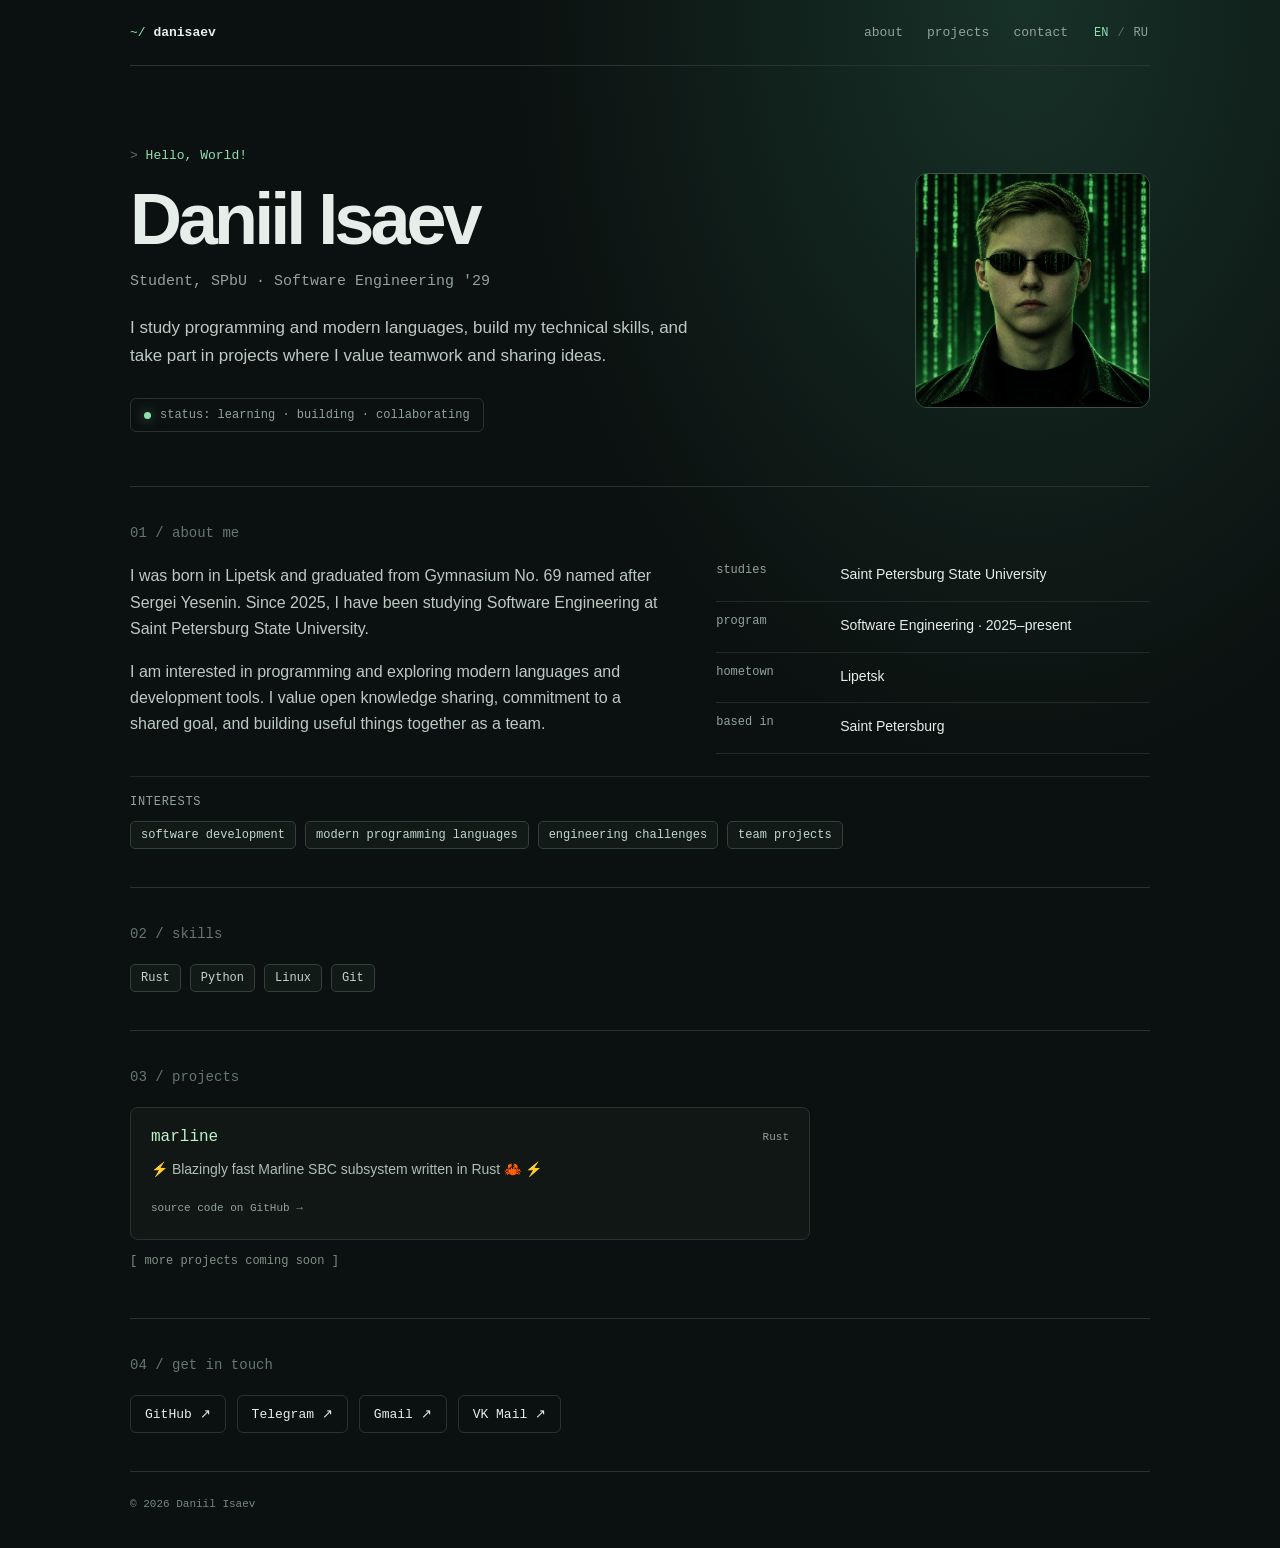
==== index.html @ 48fe8afe "feat: Added a personal site page" ====
<!doctype html>
<html lang="en">
<head>
  <meta charset="utf-8">
  <meta name="viewport" content="width=device-width, initial-scale=1">
  <meta name="theme-color" content="#0b1110">
  <meta name="description" content="Daniil Isaev — Saint Petersburg State University student, programming and projects.">
  <title>Daniil Isaev</title>
  <link rel="stylesheet" href="styles.css">
  <script src="language.js" defer></script>
</head>
<body>
  <header class="topbar wrap">
    <a class="brand" href="#top"><b>~/</b> danisaev</a>
    <div class="header-actions">
      <nav class="nav" aria-label="Main navigation">
        <a href="#about" data-i18n="navAbout">about</a>
        <a href="#projects" data-i18n="navProjects">projects</a>
        <a href="#contacts" data-i18n="navContacts">contact</a>
      </nav>
      <div class="language-toggle" role="group" aria-label="Language">
        <button type="button" data-set-lang="en" aria-pressed="true" class="active">EN</button>
        <span>/</span>
        <button type="button" data-set-lang="ru" aria-pressed="false">RU</button>
      </div>
    </div>
  </header>
  <main id="top" class="wrap">
    <section class="hero">
      <div class="hero-copy">
        <p class="eyebrow">Hello, World!</p>
        <h1 data-i18n="name">Daniil Isaev</h1>
        <p class="role" data-i18n="role">Student, SPbU · Software Engineering '29</p>
        <p class="intro" data-i18n="intro">I study programming and modern languages, build my technical skills, and take part in projects where I value teamwork and sharing ideas.</p>
        <div class="prompt"><i></i><span data-i18n="status">status: learning · building · collaborating</span></div>
      </div>
      <div class="portrait" aria-label="Daniil Isaev's photo"><img src="assets/avatar.png" alt="Daniil Isaev" onload="this.nextElementSibling.hidden=true" onerror="this.hidden=true"><div class="placeholder"><strong>DI</strong><span data-i18n="photoPlaceholder">Daniil's photo</span></div></div>
    </section>
    <section class="section" id="about">
      <h2 class="section-title"><span>01 /</span> <span data-i18n="aboutTitle">about me</span></h2>
      <div class="about-grid">
        <div>
          <p data-i18n="bio1">I was born in Lipetsk and graduated from Gymnasium No. 69 named after Sergei Yesenin. Since 2025, I have been studying Software Engineering at Saint Petersburg State University.</p>
          <p data-i18n="bio2">I am interested in programming and exploring modern languages and development tools. I value open knowledge sharing, commitment to a shared goal, and building useful things together as a team.</p>
        </div>
        <div class="facts">
          <div class="fact"><span class="label" data-i18n="studiesLabel">studies</span><span data-i18n="university">Saint Petersburg State University</span></div>
          <div class="fact"><span class="label" data-i18n="programLabel">program</span><span data-i18n="program">Software Engineering · 2025–present</span></div>
          <div class="fact"><span class="label" data-i18n="hometownLabel">hometown</span><span data-i18n="hometown">Lipetsk</span></div>
          <div class="fact"><span class="label" data-i18n="basedLabel">based in</span><span data-i18n="based">Saint Petersburg</span></div>
        </div>
      </div>
      <div class="interests">
        <h3 class="interest-title" data-i18n="interestsTitle">interests</h3>
        <div class="chips"><span class="chip" data-i18n="interest1">software development</span><span class="chip" data-i18n="interest2">modern programming languages</span><span class="chip" data-i18n="interest3">engineering challenges</span><span class="chip" data-i18n="interest4">team projects</span></div>
      </div>
    </section>
    <section class="section">
      <h2 class="section-title"><span>02 /</span> <span data-i18n="skillsTitle">skills</span></h2>
      <div class="chips"><span class="chip">Rust</span><span class="chip">Python</span><span class="chip">Linux</span><span class="chip">Git</span></div>
    </section>
    <section class="section" id="projects">
      <h2 class="section-title"><span>03 /</span> <span data-i18n="projectsTitle">projects</span></h2>
      <article class="project"><div class="project-head"><h3>marline</h3><span class="tag">Rust</span></div><p>⚡ Blazingly fast Marline SBC subsystem written in Rust 🦀 ⚡</p><a class="tag" href="https://github.com/danisaev/marline" target="_blank" rel="noreferrer" data-i18n="sourceLink">source code on GitHub →</a></article>
      <p class="hint" style="margin-top:14px" data-i18n="moreProjects">[ more projects coming soon ]</p>
    </section>
    <section class="section" id="contacts">
      <h2 class="section-title"><span>04 /</span> <span data-i18n="contactsTitle">get in touch</span></h2>
      <div class="contacts"><a class="contact" href="https://github.com/danisaev" target="_blank" rel="noreferrer">GitHub ↗</a><a class="contact" href="https://t.me/bekozabrikos" target="_blank" rel="noreferrer">Telegram ↗</a><a class="contact" href="mailto:isaev.daniil06@gmail.com">Gmail ↗</a><a class="contact" href="mailto:daniil_isaev06@vk.com" data-i18n="vkMail">VK Mail ↗</a></div>
    </section>
  </main>
  <footer class="footer wrap"><span data-i18n="copyright">© 2026 Daniil Isaev</span></footer>
</body>
</html>
---- styles.css ----
:root{color-scheme:dark;--bg:#0b1110;--line:#263430;--text:#e5eee9;--muted:#93a39b;--green:#8fe0b0;--mint:#c0f2d0;--mono:"Cascadia Code","SFMono-Regular",Consolas,monospace;--sans:Inter,"Segoe UI",Arial,sans-serif}
    *{box-sizing:border-box}html{scroll-behavior:smooth}body{margin:0;background:radial-gradient(ellipse at 80% 0%,#173128 0,transparent 35%),var(--bg);color:var(--text);font-family:var(--sans);line-height:1.65}a{color:var(--green);text-decoration:none}a:hover{text-decoration:underline}.wrap{width:min(1020px,calc(100% - 40px));margin:auto}.topbar{height:66px;border-bottom:1px solid #27342f;display:flex;align-items:center;justify-content:space-between;font-family:var(--mono);font-size:13px}.brand{color:var(--text);font-weight:700}.brand b{color:var(--green);font-weight:400}.header-actions{display:flex;align-items:center;gap:24px}.nav{display:flex;gap:24px;color:var(--muted)}.nav a{color:inherit}.language-toggle{display:flex;align-items:center;gap:7px;color:#5e7068;font:12px var(--mono)}.language-toggle button{appearance:none;border:0;background:none;color:var(--muted);font:inherit;padding:4px 2px;cursor:pointer}.language-toggle button:hover,.language-toggle button.active{color:var(--green)}.language-toggle button:focus-visible{outline:1px solid var(--green);outline-offset:3px;border-radius:2px}.hero{padding:82px 0 54px;display:grid;grid-template-columns:1fr 235px;gap:52px;align-items:center}.eyebrow{font:13px var(--mono);color:var(--green);margin:0 0 18px}.eyebrow:before{content:"> ";color:#58776a}h1{font-size:clamp(42px,7vw,72px);letter-spacing:-.055em;line-height:1.06;margin:0 0 16px}.role{font:15px var(--mono);color:var(--muted);margin:0 0 24px}.intro{color:#bdc9c3;max-width:580px;font-size:17px;margin:0}.prompt{display:inline-flex;align-items:center;gap:9px;margin-top:28px;padding:9px 13px;border:1px solid var(--line);border-radius:6px;font:12px var(--mono);color:var(--muted)}.prompt i{width:7px;height:7px;background:var(--green);border-radius:50%;box-shadow:0 0 12px #8fe0b088}.portrait{aspect-ratio:1;border:1px solid #3a5548;border-radius:12px;background:linear-gradient(145deg,#1c3028,#101715 65%);display:grid;place-items:center;overflow:hidden;position:relative}.portrait img{width:100%;height:100%;object-fit:cover}.placeholder[hidden]{display:none}.placeholder{position:absolute;inset:0;display:grid;align-content:center;justify-items:center;text-align:center;padding:25px;color:var(--muted);font:12px var(--mono)}.placeholder strong{display:block;font:52px var(--mono);color:#537564;margin-bottom:12px}.section{padding:38px 0;border-top:1px solid #26332f}.section-title{font:14px var(--mono);color:var(--green);margin:0 0 22px}.section-title span{color:#65776f}.about-grid{display:grid;grid-template-columns:1.1fr .9fr;gap:56px}.about-grid p{color:#bdc9c3;margin-top:0}.facts{display:grid;gap:12px}.fact{display:grid;grid-template-columns:112px 1fr;gap:12px;padding-bottom:11px;border-bottom:1px solid #202b27;font-size:14px}.fact .label{font:12px var(--mono);color:var(--muted)}.interests{margin-top:22px;padding-top:18px;border-top:1px solid #202b27}.interest-title{font:12px var(--mono);text-transform:uppercase;letter-spacing:.06em;color:var(--muted);margin:0 0 12px}.chips{display:flex;flex-wrap:wrap;gap:9px}.chip{border:1px solid #30423a;color:#c5d6cc;background:#111a17;border-radius:5px;padding:6px 10px;font:12px var(--mono)}.project{padding:20px;border:1px solid var(--line);border-radius:8px;background:#101715;max-width:680px}.project-head{display:flex;justify-content:space-between;gap:15px;align-items:center}.project h3{font:16px var(--mono);margin:0;color:var(--mint)}.project p{margin:12px 0;color:#aebdb5;font-size:14px}.tag{font:11px var(--mono);color:var(--muted)}.contacts{display:flex;flex-wrap:wrap;gap:11px}.contact{border:1px solid var(--line);border-radius:6px;padding:10px 14px;font:13px var(--mono);color:var(--text)}.contact:hover{border-color:#719c82;text-decoration:none}.hint{font:12px var(--mono);color:#819087}.footer{padding:26px 0 36px;border-top:1px solid #26332f;color:#76877f;font:11px var(--mono);display:flex;justify-content:space-between;gap:12px}
    @media(max-width:700px){.hero{grid-template-columns:1fr;gap:30px;padding-top:58px}.portrait{width:170px;grid-row:1}.hero-copy{grid-row:2}.about-grid{grid-template-columns:1fr;gap:18px}.header-actions{gap:12px}.nav{gap:12px;font-size:11px}.wrap{width:min(100% - 30px,1020px)}.fact{grid-template-columns:94px 1fr}.footer{flex-direction:column}}

@media(max-width:390px){.topbar{height:auto;min-height:66px;flex-wrap:wrap;padding:10px 0}.header-actions{width:100%;justify-content:space-between}}
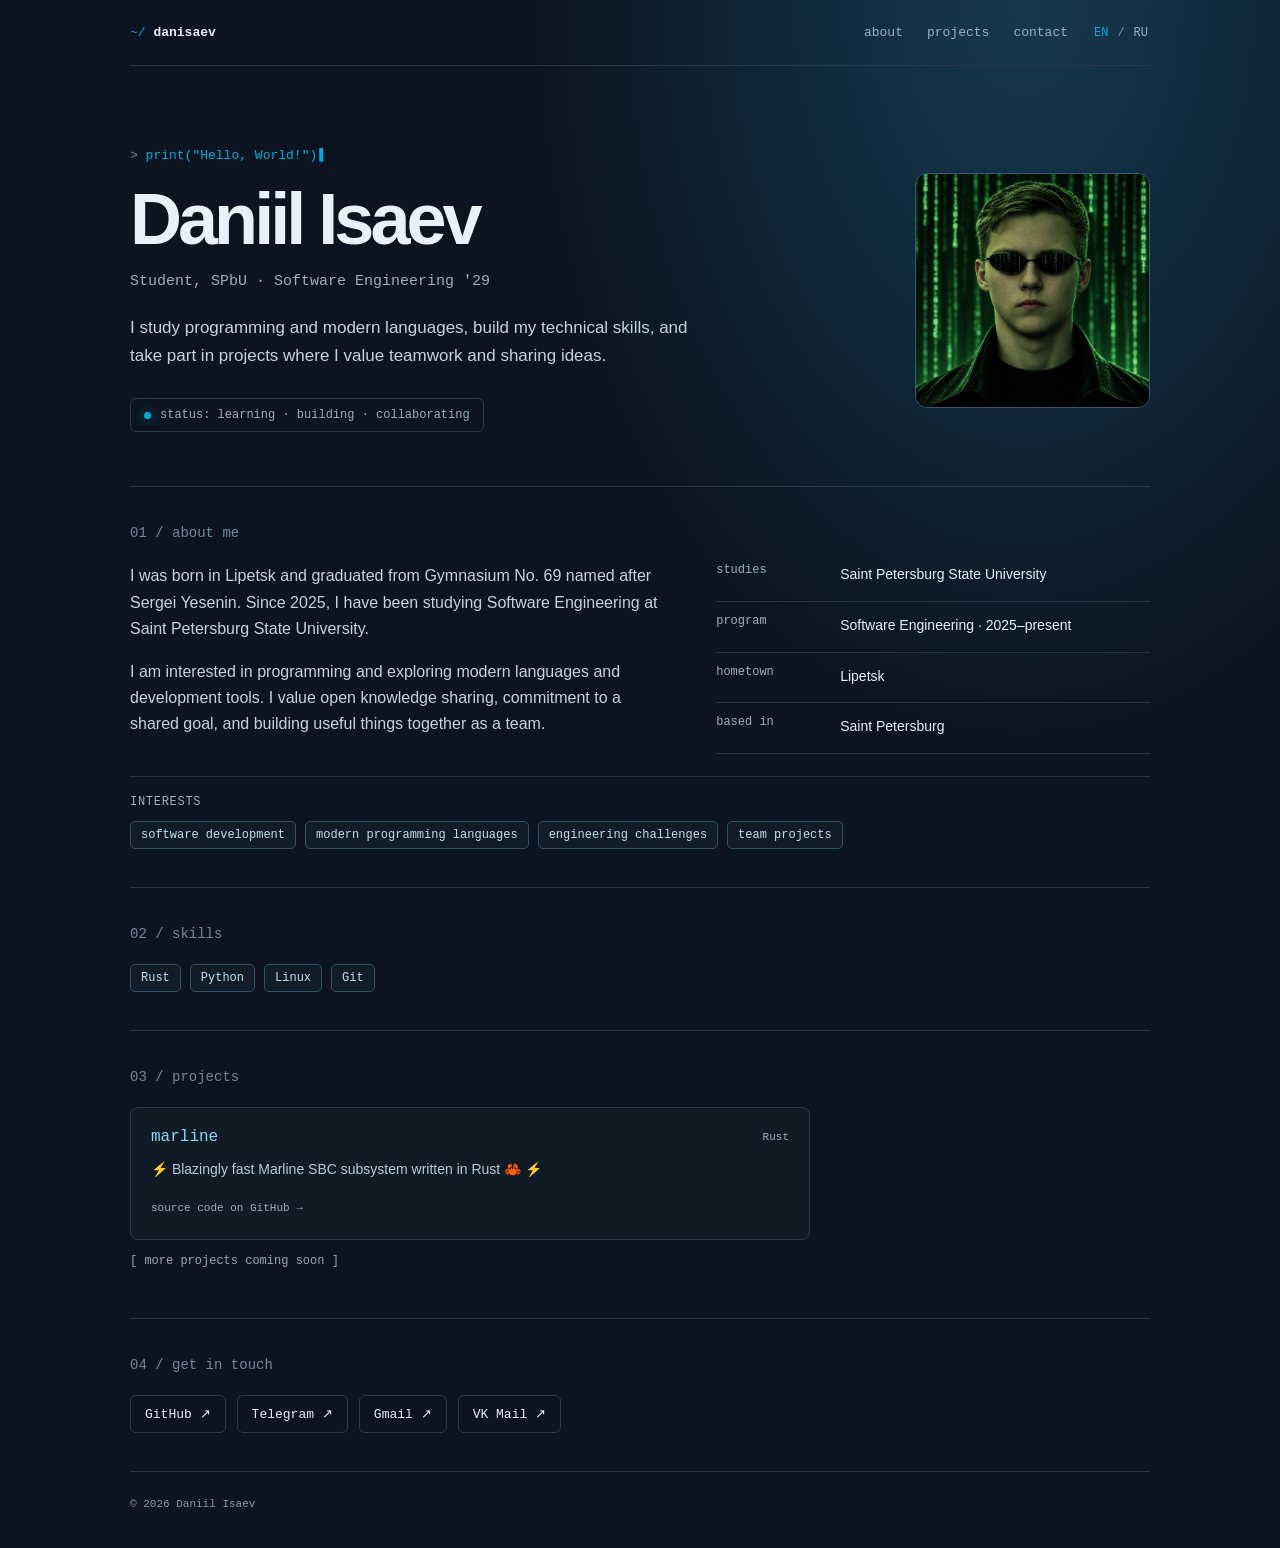
==== commit b36e8607: "style: switch to blue palette and animate Hello World snippet" ====
--- a/index.html
+++ b/index.html
@@ -3,7 +3,7 @@
 <head>
   <meta charset="utf-8">
   <meta name="viewport" content="width=device-width, initial-scale=1">
-  <meta name="theme-color" content="#0b1110">
+  <meta name="theme-color" content="#0b1420">
   <meta name="description" content="Daniil Isaev — Saint Petersburg State University student, programming and projects.">
   <title>Daniil Isaev</title>
   <link rel="stylesheet" href="styles.css">
@@ -28,7 +28,7 @@
   <main id="top" class="wrap">
     <section class="hero">
       <div class="hero-copy">
-        <p class="eyebrow">Hello, World!</p>
+        <p class="eyebrow" aria-live="off" aria-label="Hello World code examples">print("Hello, World!")</p>
         <h1 data-i18n="name">Daniil Isaev</h1>
         <p class="role" data-i18n="role">Student, SPbU · Software Engineering '29</p>
         <p class="intro" data-i18n="intro">I study programming and modern languages, build my technical skills, and take part in projects where I value teamwork and sharing ideas.</p>
--- a/styles.css
+++ b/styles.css
@@ -1,5 +1,5 @@
-:root{color-scheme:dark;--bg:#0b1110;--line:#263430;--text:#e5eee9;--muted:#93a39b;--green:#8fe0b0;--mint:#c0f2d0;--mono:"Cascadia Code","SFMono-Regular",Consolas,monospace;--sans:Inter,"Segoe UI",Arial,sans-serif}
-    *{box-sizing:border-box}html{scroll-behavior:smooth}body{margin:0;background:radial-gradient(ellipse at 80% 0%,#173128 0,transparent 35%),var(--bg);color:var(--text);font-family:var(--sans);line-height:1.65}a{color:var(--green);text-decoration:none}a:hover{text-decoration:underline}.wrap{width:min(1020px,calc(100% - 40px));margin:auto}.topbar{height:66px;border-bottom:1px solid #27342f;display:flex;align-items:center;justify-content:space-between;font-family:var(--mono);font-size:13px}.brand{color:var(--text);font-weight:700}.brand b{color:var(--green);font-weight:400}.header-actions{display:flex;align-items:center;gap:24px}.nav{display:flex;gap:24px;color:var(--muted)}.nav a{color:inherit}.language-toggle{display:flex;align-items:center;gap:7px;color:#5e7068;font:12px var(--mono)}.language-toggle button{appearance:none;border:0;background:none;color:var(--muted);font:inherit;padding:4px 2px;cursor:pointer}.language-toggle button:hover,.language-toggle button.active{color:var(--green)}.language-toggle button:focus-visible{outline:1px solid var(--green);outline-offset:3px;border-radius:2px}.hero{padding:82px 0 54px;display:grid;grid-template-columns:1fr 235px;gap:52px;align-items:center}.eyebrow{font:13px var(--mono);color:var(--green);margin:0 0 18px}.eyebrow:before{content:"> ";color:#58776a}h1{font-size:clamp(42px,7vw,72px);letter-spacing:-.055em;line-height:1.06;margin:0 0 16px}.role{font:15px var(--mono);color:var(--muted);margin:0 0 24px}.intro{color:#bdc9c3;max-width:580px;font-size:17px;margin:0}.prompt{display:inline-flex;align-items:center;gap:9px;margin-top:28px;padding:9px 13px;border:1px solid var(--line);border-radius:6px;font:12px var(--mono);color:var(--muted)}.prompt i{width:7px;height:7px;background:var(--green);border-radius:50%;box-shadow:0 0 12px #8fe0b088}.portrait{aspect-ratio:1;border:1px solid #3a5548;border-radius:12px;background:linear-gradient(145deg,#1c3028,#101715 65%);display:grid;place-items:center;overflow:hidden;position:relative}.portrait img{width:100%;height:100%;object-fit:cover}.placeholder[hidden]{display:none}.placeholder{position:absolute;inset:0;display:grid;align-content:center;justify-items:center;text-align:center;padding:25px;color:var(--muted);font:12px var(--mono)}.placeholder strong{display:block;font:52px var(--mono);color:#537564;margin-bottom:12px}.section{padding:38px 0;border-top:1px solid #26332f}.section-title{font:14px var(--mono);color:var(--green);margin:0 0 22px}.section-title span{color:#65776f}.about-grid{display:grid;grid-template-columns:1.1fr .9fr;gap:56px}.about-grid p{color:#bdc9c3;margin-top:0}.facts{display:grid;gap:12px}.fact{display:grid;grid-template-columns:112px 1fr;gap:12px;padding-bottom:11px;border-bottom:1px solid #202b27;font-size:14px}.fact .label{font:12px var(--mono);color:var(--muted)}.interests{margin-top:22px;padding-top:18px;border-top:1px solid #202b27}.interest-title{font:12px var(--mono);text-transform:uppercase;letter-spacing:.06em;color:var(--muted);margin:0 0 12px}.chips{display:flex;flex-wrap:wrap;gap:9px}.chip{border:1px solid #30423a;color:#c5d6cc;background:#111a17;border-radius:5px;padding:6px 10px;font:12px var(--mono)}.project{padding:20px;border:1px solid var(--line);border-radius:8px;background:#101715;max-width:680px}.project-head{display:flex;justify-content:space-between;gap:15px;align-items:center}.project h3{font:16px var(--mono);margin:0;color:var(--mint)}.project p{margin:12px 0;color:#aebdb5;font-size:14px}.tag{font:11px var(--mono);color:var(--muted)}.contacts{display:flex;flex-wrap:wrap;gap:11px}.contact{border:1px solid var(--line);border-radius:6px;padding:10px 14px;font:13px var(--mono);color:var(--text)}.contact:hover{border-color:#719c82;text-decoration:none}.hint{font:12px var(--mono);color:#819087}.footer{padding:26px 0 36px;border-top:1px solid #26332f;color:#76877f;font:11px var(--mono);display:flex;justify-content:space-between;gap:12px}
+:root{color-scheme:dark;--bg:#0b1420;--line:#293b4d;--text:#e7f1fa;--muted:#9bb0c4;--blue:#00add8;--sky:#82dcf3;--mono:"Cascadia Code","SFMono-Regular",Consolas,monospace;--sans:Inter,"Segoe UI",Arial,sans-serif}
+    *{box-sizing:border-box}html{scroll-behavior:smooth}body{margin:0;background:radial-gradient(ellipse at 80% 0%,#15394f 0,transparent 35%),var(--bg);color:var(--text);font-family:var(--sans);line-height:1.65}a{color:var(--blue);text-decoration:none}a:hover{text-decoration:underline}.wrap{width:min(1020px,calc(100% - 40px));margin:auto}.topbar{height:66px;border-bottom:1px solid #26394b;display:flex;align-items:center;justify-content:space-between;font-family:var(--mono);font-size:13px}.brand{color:var(--text);font-weight:700}.brand b{color:var(--blue);font-weight:400}.header-actions{display:flex;align-items:center;gap:24px}.nav{display:flex;gap:24px;color:var(--muted)}.nav a{color:inherit}.language-toggle{display:flex;align-items:center;gap:7px;color:#8196a9;font:12px var(--mono)}.language-toggle button{appearance:none;border:0;background:none;color:var(--muted);font:inherit;padding:4px 2px;cursor:pointer}.language-toggle button:hover,.language-toggle button.active{color:var(--blue)}.language-toggle button:focus-visible{outline:1px solid var(--blue);outline-offset:3px;border-radius:2px}.hero{padding:82px 0 54px;display:grid;grid-template-columns:1fr 235px;gap:52px;align-items:center}.eyebrow{font:13px var(--mono);color:var(--blue);margin:0 0 18px}.eyebrow:before{content:"> ";color:#4b91ad}.eyebrow:after{content:"▌";color:var(--blue);margin-left:2px;animation:cursor-blink .9s steps(2,start) infinite}@keyframes cursor-blink{to{visibility:hidden}}@media(prefers-reduced-motion:reduce){.eyebrow:after{animation:none}}h1{font-size:clamp(42px,7vw,72px);letter-spacing:-.055em;line-height:1.06;margin:0 0 16px}.role{font:15px var(--mono);color:var(--muted);margin:0 0 24px}.intro{color:#c3d4e1;max-width:580px;font-size:17px;margin:0}.prompt{display:inline-flex;align-items:center;gap:9px;margin-top:28px;padding:9px 13px;border:1px solid var(--line);border-radius:6px;font:12px var(--mono);color:var(--muted)}.prompt i{width:7px;height:7px;background:var(--blue);border-radius:50%;box-shadow:0 0 12px #00add888}.portrait{aspect-ratio:1;border:1px solid #315b75;border-radius:12px;background:linear-gradient(145deg,#183347,#101b26 65%);display:grid;place-items:center;overflow:hidden;position:relative}.portrait img{width:100%;height:100%;object-fit:cover}.placeholder[hidden]{display:none}.placeholder{position:absolute;inset:0;display:grid;align-content:center;justify-items:center;text-align:center;padding:25px;color:var(--muted);font:12px var(--mono)}.placeholder strong{display:block;font:52px var(--mono);color:#4d91ad;margin-bottom:12px}.section{padding:38px 0;border-top:1px solid #26394b}.section-title{font:14px var(--mono);color:var(--blue);margin:0 0 22px}.section-title span{color:#72889d}.about-grid{display:grid;grid-template-columns:1.1fr .9fr;gap:56px}.about-grid p{color:#c3d4e1;margin-top:0}.facts{display:grid;gap:12px}.fact{display:grid;grid-template-columns:112px 1fr;gap:12px;padding-bottom:11px;border-bottom:1px solid #233445;font-size:14px}.fact .label{font:12px var(--mono);color:var(--muted)}.interests{margin-top:22px;padding-top:18px;border-top:1px solid #233445}.interest-title{font:12px var(--mono);text-transform:uppercase;letter-spacing:.06em;color:var(--muted);margin:0 0 12px}.chips{display:flex;flex-wrap:wrap;gap:9px}.chip{border:1px solid #2e526b;color:#c5dfef;background:#101d29;border-radius:5px;padding:6px 10px;font:12px var(--mono)}.project{padding:20px;border:1px solid var(--line);border-radius:8px;background:#101b26;max-width:680px}.project-head{display:flex;justify-content:space-between;gap:15px;align-items:center}.project h3{font:16px var(--mono);margin:0;color:var(--sky)}.project p{margin:12px 0;color:#b8cbd9;font-size:14px}.tag{font:11px var(--mono);color:var(--muted)}.contacts{display:flex;flex-wrap:wrap;gap:11px}.contact{border:1px solid var(--line);border-radius:6px;padding:10px 14px;font:13px var(--mono);color:var(--text)}.contact:hover{border-color:#4bbfe0;text-decoration:none}.hint{font:12px var(--mono);color:#91a8bb}.footer{padding:26px 0 36px;border-top:1px solid #26394b;color:#879caf;font:11px var(--mono);display:flex;justify-content:space-between;gap:12px}
     @media(max-width:700px){.hero{grid-template-columns:1fr;gap:30px;padding-top:58px}.portrait{width:170px;grid-row:1}.hero-copy{grid-row:2}.about-grid{grid-template-columns:1fr;gap:18px}.header-actions{gap:12px}.nav{gap:12px;font-size:11px}.wrap{width:min(100% - 30px,1020px)}.fact{grid-template-columns:94px 1fr}.footer{flex-direction:column}}
 
 @media(max-width:390px){.topbar{height:auto;min-height:66px;flex-wrap:wrap;padding:10px 0}.header-actions{width:100%;justify-content:space-between}}
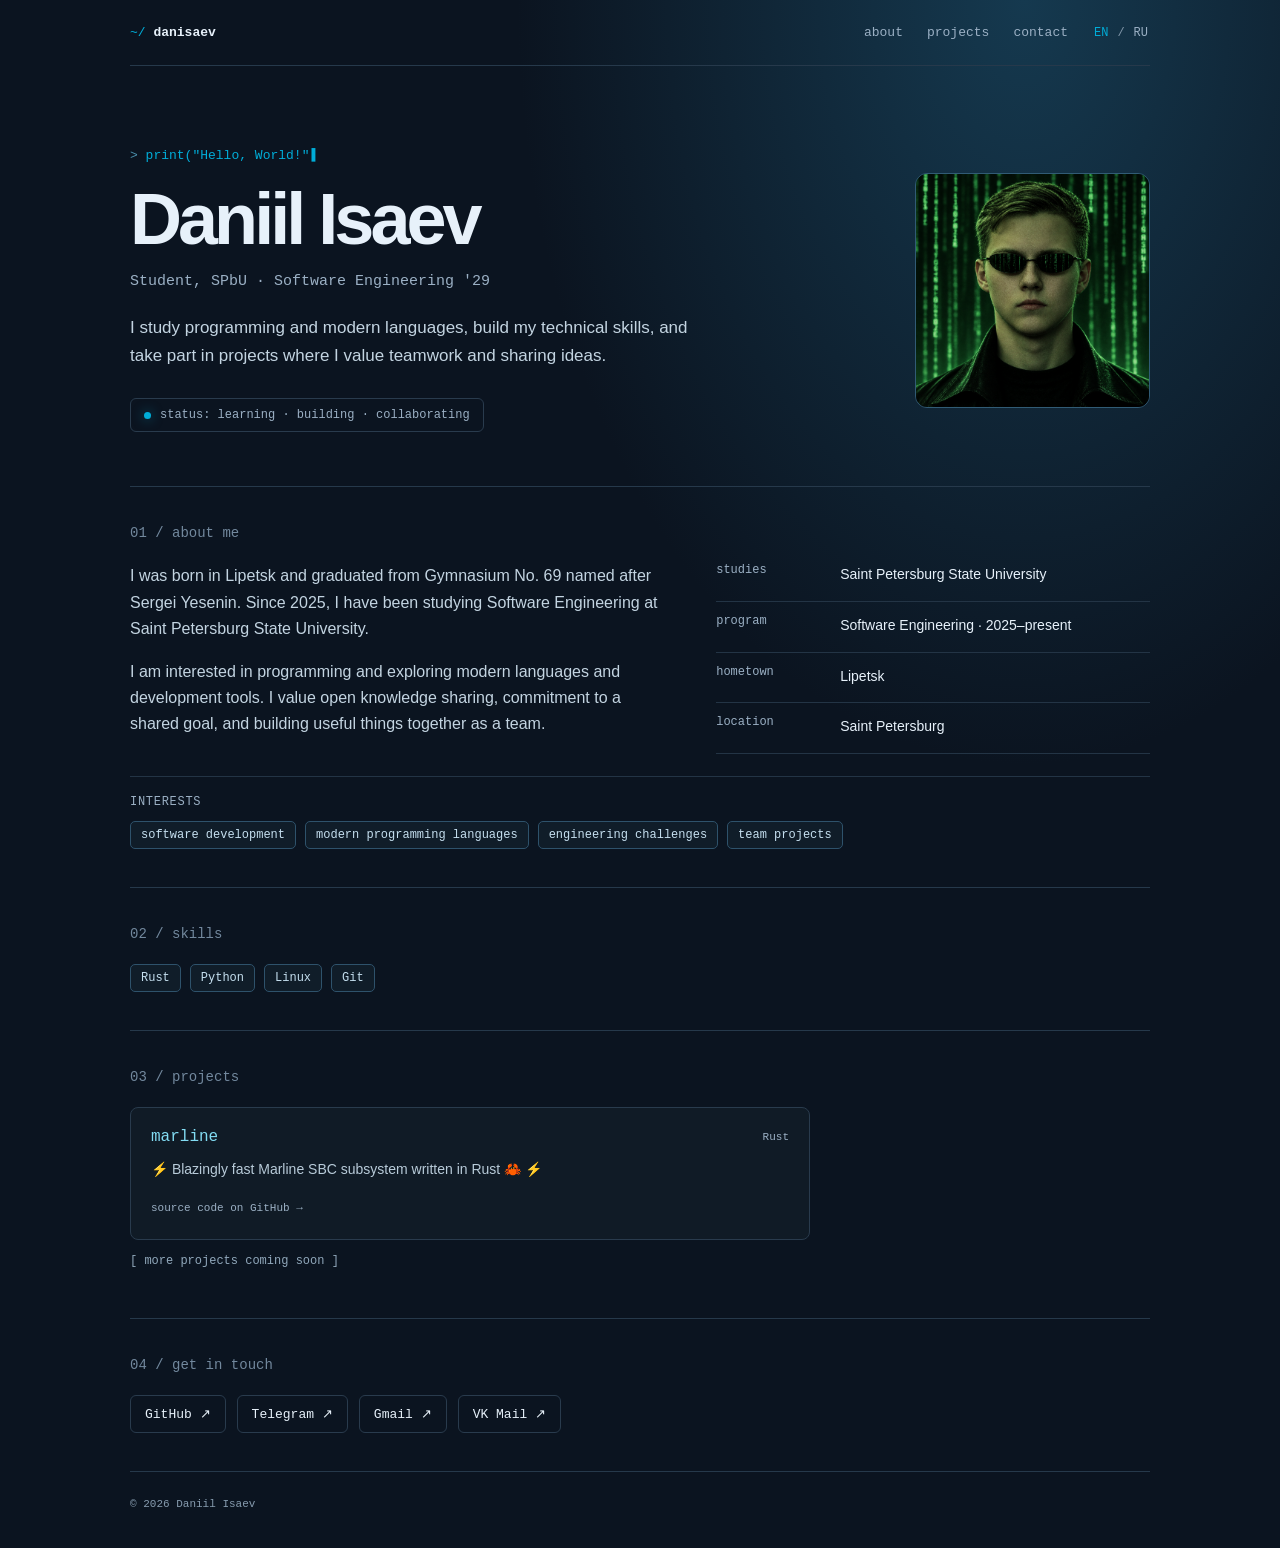
==== commit 60e05e63: "chore: rename location label" ====
--- a/index.html
+++ b/index.html
@@ -47,7 +47,7 @@
           <div class="fact"><span class="label" data-i18n="studiesLabel">studies</span><span data-i18n="university">Saint Petersburg State University</span></div>
           <div class="fact"><span class="label" data-i18n="programLabel">program</span><span data-i18n="program">Software Engineering · 2025–present</span></div>
           <div class="fact"><span class="label" data-i18n="hometownLabel">hometown</span><span data-i18n="hometown">Lipetsk</span></div>
-          <div class="fact"><span class="label" data-i18n="basedLabel">based in</span><span data-i18n="based">Saint Petersburg</span></div>
+          <div class="fact"><span class="label" data-i18n="basedLabel">location</span><span data-i18n="based">Saint Petersburg</span></div>
         </div>
       </div>
       <div class="interests">
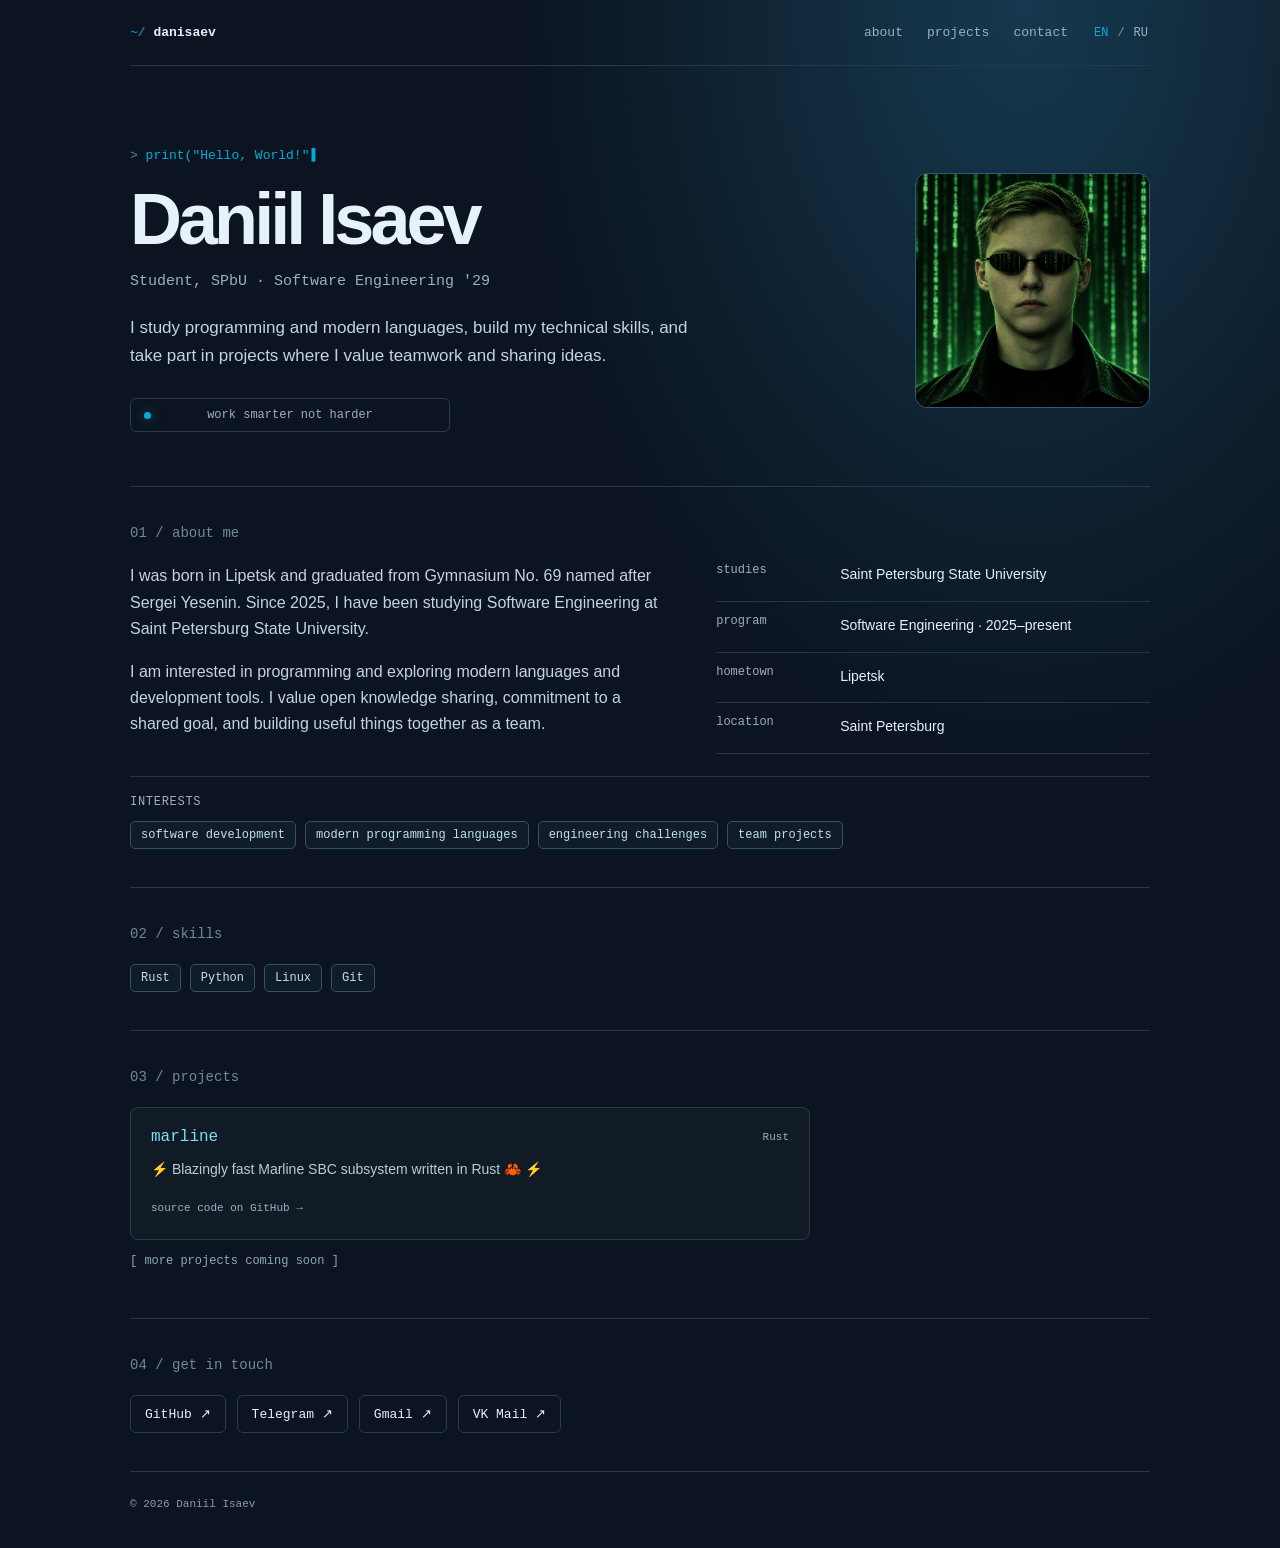
==== commit 7c994d52: "feat(ui): animate rotating status phrases" ====
--- a/index.html
+++ b/index.html
@@ -32,7 +32,7 @@
         <h1 data-i18n="name">Daniil Isaev</h1>
         <p class="role" data-i18n="role">Student, SPbU · Software Engineering '29</p>
         <p class="intro" data-i18n="intro">I study programming and modern languages, build my technical skills, and take part in projects where I value teamwork and sharing ideas.</p>
-        <div class="prompt"><i></i><span data-i18n="status">status: learning · building · collaborating</span></div>
+        <div class="prompt"><i></i><span class="status-text">work smarter not harder</span></div>
       </div>
       <div class="portrait" aria-label="Daniil Isaev's photo"><img src="assets/avatar.png" alt="Daniil Isaev" onload="this.nextElementSibling.hidden=true" onerror="this.hidden=true"><div class="placeholder"><strong>DI</strong><span data-i18n="photoPlaceholder">Daniil's photo</span></div></div>
     </section>
--- a/styles.css
+++ b/styles.css
@@ -3,3 +3,5 @@
     @media(max-width:700px){.hero{grid-template-columns:1fr;gap:30px;padding-top:58px}.portrait{width:170px;grid-row:1}.hero-copy{grid-row:2}.about-grid{grid-template-columns:1fr;gap:18px}.header-actions{gap:12px}.nav{gap:12px;font-size:11px}.wrap{width:min(100% - 30px,1020px)}.fact{grid-template-columns:94px 1fr}.footer{flex-direction:column}}
 
 @media(max-width:390px){.topbar{height:auto;min-height:66px;flex-wrap:wrap;padding:10px 0}.header-actions{width:100%;justify-content:space-between}}
+
+.prompt{width:min(320px,100%);min-width:0;justify-content:center;position:relative}.prompt i{position:absolute;left:13px}.status-text{display:inline-block;transition:opacity .28s ease,transform .28s ease}.status-text.is-changing{opacity:0;transform:translateY(5px)}@media(prefers-reduced-motion:reduce){.status-text{transition:none}}
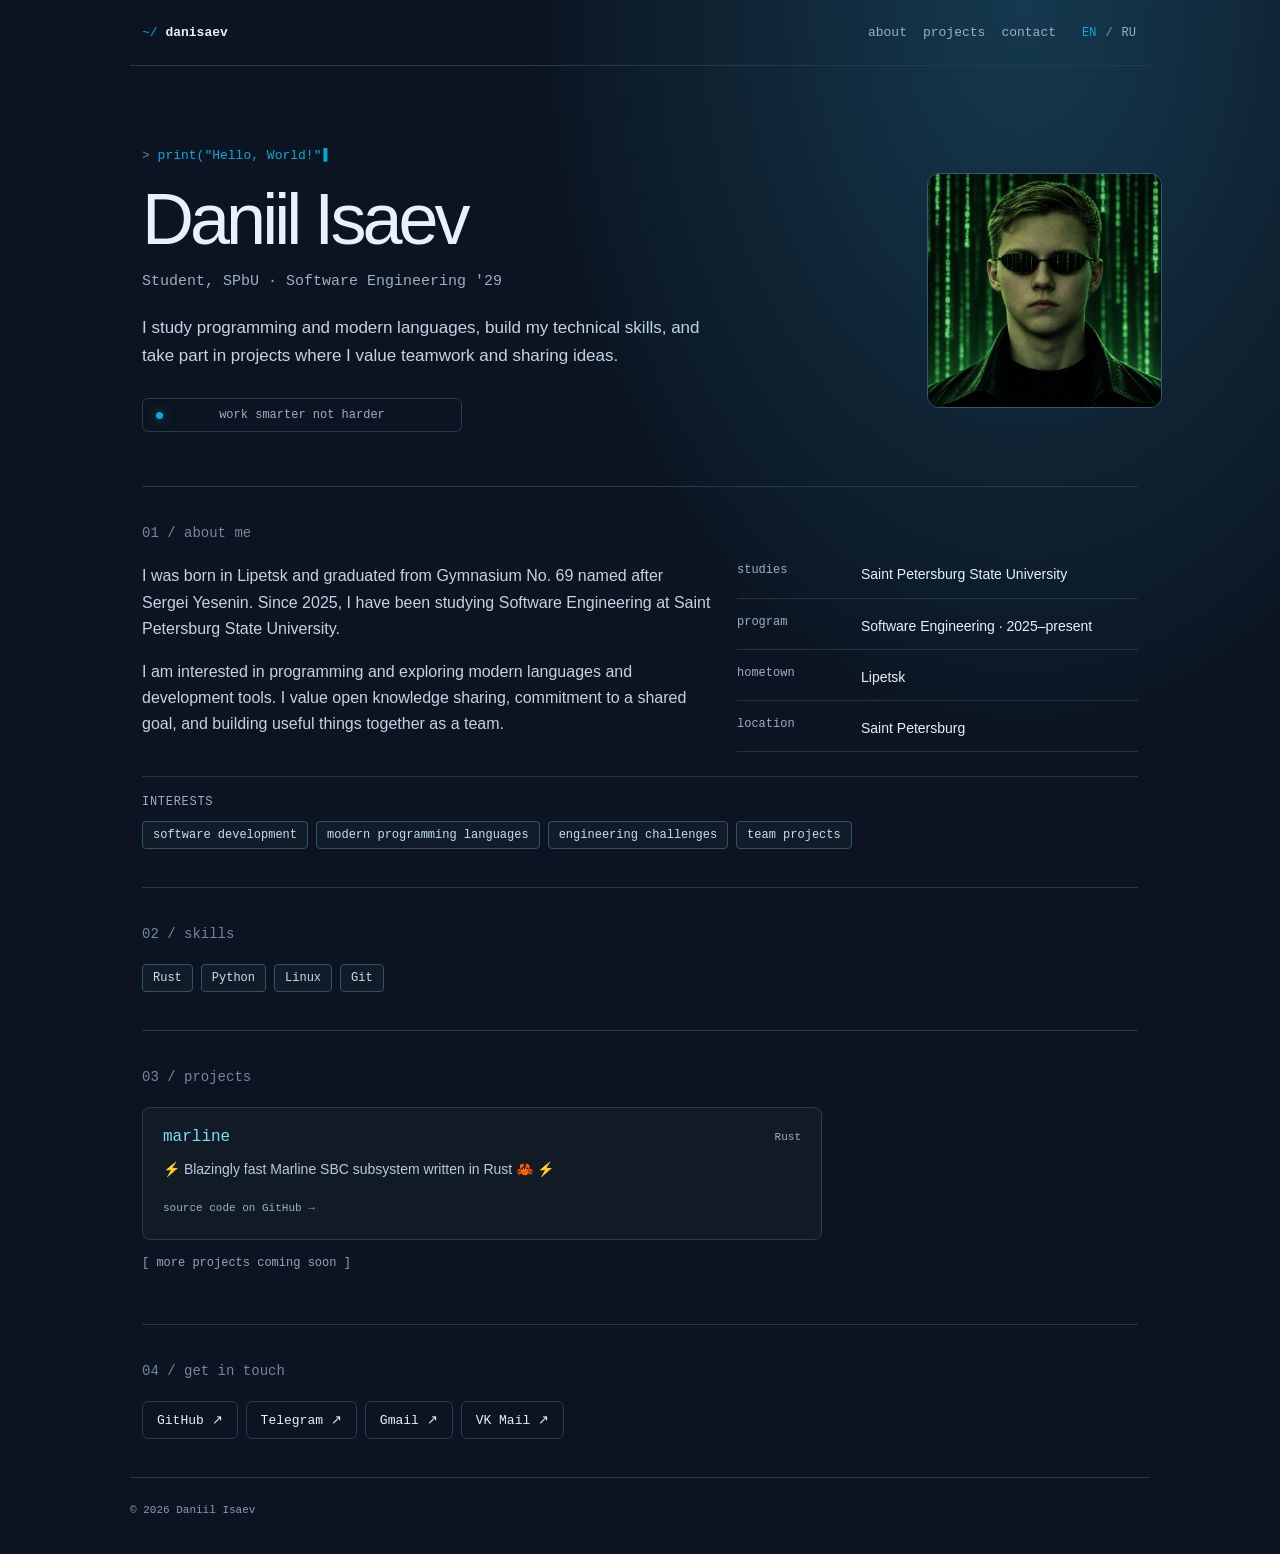
==== commit 1f5cf696: "feat: adopt Bootstrap while preserving the site design" ====
--- a/index.html
+++ b/index.html
@@ -1,19 +1,20 @@
 <!doctype html>
-<html lang="en">
+<html lang="en" data-bs-theme="dark">
 <head>
   <meta charset="utf-8">
   <meta name="viewport" content="width=device-width, initial-scale=1">
   <meta name="theme-color" content="#0b1420">
   <meta name="description" content="Daniil Isaev — Saint Petersburg State University student, programming and projects.">
   <title>Daniil Isaev</title>
+  <link href="https://cdn.jsdelivr.net/npm/bootstrap@5.3.9/dist/css/bootstrap.min.css" rel="stylesheet" integrity="sha384-yEPZ7jP9S0QKiUQ0m3jjsO4ProIW7wvR9gXkI7JOGa2XVsw53Yke2bsdkBbjmmiX" crossorigin="anonymous">
   <link rel="stylesheet" href="styles.css">
   <script src="language.js" defer></script>
 </head>
 <body>
-  <header class="topbar wrap">
+  <header class="topbar container site-container d-flex align-items-center justify-content-between">
     <a class="brand" href="#top"><b>~/</b> danisaev</a>
     <div class="header-actions">
-      <nav class="nav" aria-label="Main navigation">
+      <nav class="nav d-flex align-items-center gap-3" aria-label="Main navigation">
         <a href="#about" data-i18n="navAbout">about</a>
         <a href="#projects" data-i18n="navProjects">projects</a>
         <a href="#contacts" data-i18n="navContacts">contact</a>
@@ -25,25 +26,31 @@
       </div>
     </div>
   </header>
-  <main id="top" class="wrap">
-    <section class="hero">
-      <div class="hero-copy">
+  <main id="top" class="container site-container">
+    <section class="hero row align-items-center justify-content-between g-5">
+      <div class="hero-copy col-md-8 order-2 order-md-1">
         <p class="eyebrow" aria-live="off" aria-label="Hello World code examples">print("Hello, World!")</p>
         <h1 data-i18n="name">Daniil Isaev</h1>
         <p class="role" data-i18n="role">Student, SPbU · Software Engineering '29</p>
         <p class="intro" data-i18n="intro">I study programming and modern languages, build my technical skills, and take part in projects where I value teamwork and sharing ideas.</p>
         <div class="prompt"><i></i><span class="status-text">work smarter not harder</span></div>
       </div>
-      <div class="portrait" aria-label="Daniil Isaev's photo"><img src="assets/avatar.png" alt="Daniil Isaev" onload="this.nextElementSibling.hidden=true" onerror="this.hidden=true"><div class="placeholder"><strong>DI</strong><span data-i18n="photoPlaceholder">Daniil's photo</span></div></div>
+      <div class="portrait col-md-4 order-1 order-md-2 p-0" aria-label="Daniil Isaev's photo">
+        <img src="assets/avatar.png" alt="Daniil Isaev" onload="this.nextElementSibling.hidden=true" onerror="this.hidden=true">
+        <div class="placeholder">
+          <strong>DI</strong>
+          <span data-i18n="photoPlaceholder">Daniil's photo</span>
+        </div>
+      </div>
     </section>
     <section class="section" id="about">
       <h2 class="section-title"><span>01 /</span> <span data-i18n="aboutTitle">about me</span></h2>
-      <div class="about-grid">
-        <div>
+      <div class="about-grid row g-4 align-items-start">
+        <div class="col-md-7">
           <p data-i18n="bio1">I was born in Lipetsk and graduated from Gymnasium No. 69 named after Sergei Yesenin. Since 2025, I have been studying Software Engineering at Saint Petersburg State University.</p>
           <p data-i18n="bio2">I am interested in programming and exploring modern languages and development tools. I value open knowledge sharing, commitment to a shared goal, and building useful things together as a team.</p>
         </div>
-        <div class="facts">
+        <div class="facts col-md-5 d-grid gap-3">
           <div class="fact"><span class="label" data-i18n="studiesLabel">studies</span><span data-i18n="university">Saint Petersburg State University</span></div>
           <div class="fact"><span class="label" data-i18n="programLabel">program</span><span data-i18n="program">Software Engineering · 2025–present</span></div>
           <div class="fact"><span class="label" data-i18n="hometownLabel">hometown</span><span data-i18n="hometown">Lipetsk</span></div>
@@ -52,23 +59,49 @@
       </div>
       <div class="interests">
         <h3 class="interest-title" data-i18n="interestsTitle">interests</h3>
-        <div class="chips"><span class="chip" data-i18n="interest1">software development</span><span class="chip" data-i18n="interest2">modern programming languages</span><span class="chip" data-i18n="interest3">engineering challenges</span><span class="chip" data-i18n="interest4">team projects</span></div>
+        <div class="chips d-flex flex-wrap gap-2">
+          <span class="chip badge rounded-1" data-i18n="interest1">software development</span>
+          <span class="chip badge rounded-1" data-i18n="interest2">modern programming languages</span>
+          <span class="chip badge rounded-1" data-i18n="interest3">engineering challenges</span>
+          <span class="chip badge rounded-1" data-i18n="interest4">team projects</span>
+        </div>
       </div>
     </section>
     <section class="section">
       <h2 class="section-title"><span>02 /</span> <span data-i18n="skillsTitle">skills</span></h2>
-      <div class="chips"><span class="chip">Rust</span><span class="chip">Python</span><span class="chip">Linux</span><span class="chip">Git</span></div>
+      <div class="chips d-flex flex-wrap gap-2">
+        <span class="chip badge rounded-1">Rust</span>
+        <span class="chip badge rounded-1">Python</span>
+        <span class="chip badge rounded-1">Linux</span>
+        <span class="chip badge rounded-1">Git</span>
+      </div>
     </section>
     <section class="section" id="projects">
       <h2 class="section-title"><span>03 /</span> <span data-i18n="projectsTitle">projects</span></h2>
-      <article class="project"><div class="project-head"><h3>marline</h3><span class="tag">Rust</span></div><p>⚡ Blazingly fast Marline SBC subsystem written in Rust 🦀 ⚡</p><a class="tag" href="https://github.com/danisaev/marline" target="_blank" rel="noreferrer" data-i18n="sourceLink">source code on GitHub →</a></article>
-      <p class="hint" style="margin-top:14px" data-i18n="moreProjects">[ more projects coming soon ]</p>
+      <article class="project card">
+        <div class="card-body">
+          <div class="project-head d-flex justify-content-between align-items-center gap-3">
+            <h3>marline</h3>
+            <span class="tag">Rust</span>
+          </div>
+          <p>⚡ Blazingly fast Marline SBC subsystem written in Rust 🦀 ⚡</p>
+          <a class="tag" href="https://github.com/danisaev/marline" target="_blank" rel="noreferrer" data-i18n="sourceLink">source code on GitHub →</a>
+        </div>
+      </article>
+      <p class="hint mt-3" data-i18n="moreProjects">[ more projects coming soon ]</p>
     </section>
     <section class="section" id="contacts">
       <h2 class="section-title"><span>04 /</span> <span data-i18n="contactsTitle">get in touch</span></h2>
-      <div class="contacts"><a class="contact" href="https://github.com/danisaev" target="_blank" rel="noreferrer">GitHub ↗</a><a class="contact" href="https://t.me/bekozabrikos" target="_blank" rel="noreferrer">Telegram ↗</a><a class="contact" href="mailto:isaev.daniil06@gmail.com">Gmail ↗</a><a class="contact" href="mailto:daniil_isaev06@vk.com" data-i18n="vkMail">VK Mail ↗</a></div>
+      <div class="contacts d-flex flex-wrap gap-2">
+        <a class="contact btn btn-outline-info" href="https://github.com/danisaev" target="_blank" rel="noreferrer">GitHub ↗</a>
+        <a class="contact btn btn-outline-info" href="https://t.me/bekozabrikos" target="_blank" rel="noreferrer">Telegram ↗</a>
+        <a class="contact btn btn-outline-info" href="mailto:isaev.daniil06@gmail.com">Gmail ↗</a>
+        <a class="contact btn btn-outline-info" href="mailto:daniil_isaev06@vk.com" data-i18n="vkMail">VK Mail ↗</a>
+      </div>
     </section>
   </main>
-  <footer class="footer wrap"><span data-i18n="copyright">© 2026 Daniil Isaev</span></footer>
+  <footer class="footer container site-container d-flex flex-column flex-md-row justify-content-between gap-3">
+    <span data-i18n="copyright">© 2026 Daniil Isaev</span>
+  </footer>
 </body>
-</html>+</html>
--- a/styles.css
+++ b/styles.css
@@ -1,7 +1,375 @@
-:root{color-scheme:dark;--bg:#0b1420;--line:#293b4d;--text:#e7f1fa;--muted:#9bb0c4;--blue:#00add8;--sky:#82dcf3;--mono:"Cascadia Code","SFMono-Regular",Consolas,monospace;--sans:Inter,"Segoe UI",Arial,sans-serif}
-    *{box-sizing:border-box}html{scroll-behavior:smooth}body{margin:0;background:radial-gradient(ellipse at 80% 0%,#15394f 0,transparent 35%),var(--bg);color:var(--text);font-family:var(--sans);line-height:1.65}a{color:var(--blue);text-decoration:none}a:hover{text-decoration:underline}.wrap{width:min(1020px,calc(100% - 40px));margin:auto}.topbar{height:66px;border-bottom:1px solid #26394b;display:flex;align-items:center;justify-content:space-between;font-family:var(--mono);font-size:13px}.brand{color:var(--text);font-weight:700}.brand b{color:var(--blue);font-weight:400}.header-actions{display:flex;align-items:center;gap:24px}.nav{display:flex;gap:24px;color:var(--muted)}.nav a{color:inherit}.language-toggle{display:flex;align-items:center;gap:7px;color:#8196a9;font:12px var(--mono)}.language-toggle button{appearance:none;border:0;background:none;color:var(--muted);font:inherit;padding:4px 2px;cursor:pointer}.language-toggle button:hover,.language-toggle button.active{color:var(--blue)}.language-toggle button:focus-visible{outline:1px solid var(--blue);outline-offset:3px;border-radius:2px}.hero{padding:82px 0 54px;display:grid;grid-template-columns:1fr 235px;gap:52px;align-items:center}.eyebrow{font:13px var(--mono);color:var(--blue);margin:0 0 18px}.eyebrow:before{content:"> ";color:#4b91ad}.eyebrow:after{content:"▌";color:var(--blue);margin-left:2px;animation:cursor-blink .9s steps(2,start) infinite}@keyframes cursor-blink{to{visibility:hidden}}@media(prefers-reduced-motion:reduce){.eyebrow:after{animation:none}}h1{font-size:clamp(42px,7vw,72px);letter-spacing:-.055em;line-height:1.06;margin:0 0 16px}.role{font:15px var(--mono);color:var(--muted);margin:0 0 24px}.intro{color:#c3d4e1;max-width:580px;font-size:17px;margin:0}.prompt{display:inline-flex;align-items:center;gap:9px;margin-top:28px;padding:9px 13px;border:1px solid var(--line);border-radius:6px;font:12px var(--mono);color:var(--muted)}.prompt i{width:7px;height:7px;background:var(--blue);border-radius:50%;box-shadow:0 0 12px #00add888}.portrait{aspect-ratio:1;border:1px solid #315b75;border-radius:12px;background:linear-gradient(145deg,#183347,#101b26 65%);display:grid;place-items:center;overflow:hidden;position:relative}.portrait img{width:100%;height:100%;object-fit:cover}.placeholder[hidden]{display:none}.placeholder{position:absolute;inset:0;display:grid;align-content:center;justify-items:center;text-align:center;padding:25px;color:var(--muted);font:12px var(--mono)}.placeholder strong{display:block;font:52px var(--mono);color:#4d91ad;margin-bottom:12px}.section{padding:38px 0;border-top:1px solid #26394b}.section-title{font:14px var(--mono);color:var(--blue);margin:0 0 22px}.section-title span{color:#72889d}.about-grid{display:grid;grid-template-columns:1.1fr .9fr;gap:56px}.about-grid p{color:#c3d4e1;margin-top:0}.facts{display:grid;gap:12px}.fact{display:grid;grid-template-columns:112px 1fr;gap:12px;padding-bottom:11px;border-bottom:1px solid #233445;font-size:14px}.fact .label{font:12px var(--mono);color:var(--muted)}.interests{margin-top:22px;padding-top:18px;border-top:1px solid #233445}.interest-title{font:12px var(--mono);text-transform:uppercase;letter-spacing:.06em;color:var(--muted);margin:0 0 12px}.chips{display:flex;flex-wrap:wrap;gap:9px}.chip{border:1px solid #2e526b;color:#c5dfef;background:#101d29;border-radius:5px;padding:6px 10px;font:12px var(--mono)}.project{padding:20px;border:1px solid var(--line);border-radius:8px;background:#101b26;max-width:680px}.project-head{display:flex;justify-content:space-between;gap:15px;align-items:center}.project h3{font:16px var(--mono);margin:0;color:var(--sky)}.project p{margin:12px 0;color:#b8cbd9;font-size:14px}.tag{font:11px var(--mono);color:var(--muted)}.contacts{display:flex;flex-wrap:wrap;gap:11px}.contact{border:1px solid var(--line);border-radius:6px;padding:10px 14px;font:13px var(--mono);color:var(--text)}.contact:hover{border-color:#4bbfe0;text-decoration:none}.hint{font:12px var(--mono);color:#91a8bb}.footer{padding:26px 0 36px;border-top:1px solid #26394b;color:#879caf;font:11px var(--mono);display:flex;justify-content:space-between;gap:12px}
-    @media(max-width:700px){.hero{grid-template-columns:1fr;gap:30px;padding-top:58px}.portrait{width:170px;grid-row:1}.hero-copy{grid-row:2}.about-grid{grid-template-columns:1fr;gap:18px}.header-actions{gap:12px}.nav{gap:12px;font-size:11px}.wrap{width:min(100% - 30px,1020px)}.fact{grid-template-columns:94px 1fr}.footer{flex-direction:column}}
-
-@media(max-width:390px){.topbar{height:auto;min-height:66px;flex-wrap:wrap;padding:10px 0}.header-actions{width:100%;justify-content:space-between}}
-
-.prompt{width:min(320px,100%);min-width:0;justify-content:center;position:relative}.prompt i{position:absolute;left:13px}.status-text{display:inline-block;transition:opacity .28s ease,transform .28s ease}.status-text.is-changing{opacity:0;transform:translateY(5px)}@media(prefers-reduced-motion:reduce){.status-text{transition:none}}
+:root {
+  color-scheme: dark;
+  --bg: #0b1420;
+  --line: #293b4d;
+  --text: #e7f1fa;
+  --muted: #9bb0c4;
+  --blue: #00add8;
+  --sky: #82dcf3;
+  --mono: "Cascadia Code", "SFMono-Regular", Consolas, monospace;
+  --sans: Inter, "Segoe UI", Arial, sans-serif;
+}
+
+html {
+  scroll-behavior: smooth;
+}
+
+body {
+  background: radial-gradient(ellipse at 80% 0%, #15394f 0, transparent 35%), var(--bg);
+  color: var(--text);
+  font-family: var(--sans);
+  line-height: 1.65;
+}
+
+a {
+  color: var(--blue);
+  text-decoration: none;
+}
+
+a:hover {
+  text-decoration: underline;
+}
+
+.site-container {
+  max-width: 1020px;
+}
+
+.topbar {
+  height: 66px;
+  border-bottom: 1px solid #26394b;
+  font-family: var(--mono);
+  font-size: 13px;
+}
+
+.brand {
+  color: var(--text);
+  font-weight: 700;
+}
+
+.brand b {
+  color: var(--blue);
+  font-weight: 400;
+}
+
+.header-actions {
+  display: flex;
+  align-items: center;
+  gap: 24px;
+}
+
+.nav {
+  color: var(--muted);
+}
+
+.nav a {
+  color: inherit;
+}
+
+.language-toggle {
+  display: flex;
+  align-items: center;
+  gap: 7px;
+  color: #8196a9;
+  font: 12px var(--mono);
+}
+
+.language-toggle button {
+  appearance: none;
+  border: 0;
+  background: none;
+  color: var(--muted);
+  font: inherit;
+  padding: 4px 2px;
+  cursor: pointer;
+}
+
+.language-toggle button:hover,
+.language-toggle button.active {
+  color: var(--blue);
+}
+
+.language-toggle button:focus-visible {
+  outline: 1px solid var(--blue);
+  outline-offset: 3px;
+  border-radius: 2px;
+}
+
+.hero {
+  padding: 82px 0 54px;
+}
+
+.eyebrow {
+  margin: 0 0 18px;
+  color: var(--blue);
+  font: 13px var(--mono);
+}
+
+.eyebrow::before {
+  color: #4b91ad;
+  content: "> ";
+}
+
+.eyebrow::after {
+  margin-left: 2px;
+  color: var(--blue);
+  content: "▌";
+  animation: cursor-blink 0.9s steps(2, start) infinite;
+}
+
+@keyframes cursor-blink {
+  to {
+    visibility: hidden;
+  }
+}
+
+@media (prefers-reduced-motion: reduce) {
+  .eyebrow::after {
+    animation: none;
+  }
+}
+
+h1 {
+  margin: 0 0 16px;
+  font-size: clamp(42px, 7vw, 72px);
+  letter-spacing: -0.055em;
+  line-height: 1.06;
+}
+
+.role {
+  margin: 0 0 24px;
+  color: var(--muted);
+  font: 15px var(--mono);
+}
+
+.intro {
+  max-width: 580px;
+  margin: 0;
+  color: #c3d4e1;
+  font-size: 17px;
+}
+
+.prompt {
+  position: relative;
+  display: inline-flex;
+  align-items: center;
+  justify-content: center;
+  width: min(320px, 100%);
+  min-width: 0;
+  gap: 9px;
+  margin-top: 28px;
+  padding: 9px 13px;
+  border: 1px solid var(--line);
+  border-radius: 6px;
+  color: var(--muted);
+  font: 12px var(--mono);
+}
+
+.prompt i {
+  position: absolute;
+  left: 13px;
+  width: 7px;
+  height: 7px;
+  border-radius: 50%;
+  background: var(--blue);
+  box-shadow: 0 0 12px #00add888;
+}
+
+.status-text {
+  display: inline-block;
+  transition: opacity 0.28s ease, transform 0.28s ease;
+}
+
+.status-text.is-changing {
+  opacity: 0;
+  transform: translateY(5px);
+}
+
+.portrait {
+  position: relative;
+  width: 235px;
+  display: grid;
+  place-items: center;
+  overflow: hidden;
+  aspect-ratio: 1;
+  border: 1px solid #315b75;
+  border-radius: 12px;
+  background: linear-gradient(145deg, #183347, #101b26 65%);
+}
+
+.portrait img {
+  width: 100%;
+  height: 100%;
+  object-fit: cover;
+}
+
+.placeholder {
+  position: absolute;
+  inset: 0;
+  display: grid;
+  align-content: center;
+  justify-items: center;
+  padding: 25px;
+  color: var(--muted);
+  font: 12px var(--mono);
+  text-align: center;
+}
+
+.placeholder[hidden] {
+  display: none;
+}
+
+.placeholder strong {
+  display: block;
+  margin-bottom: 12px;
+  color: #4d91ad;
+  font: 52px var(--mono);
+}
+
+.section {
+  padding: 38px 0;
+  border-top: 1px solid #26394b;
+}
+
+.section-title {
+  margin: 0 0 22px;
+  color: var(--blue);
+  font: 14px var(--mono);
+}
+
+.section-title span {
+  color: #72889d;
+}
+
+.about-grid p {
+  margin-top: 0;
+  color: #c3d4e1;
+}
+
+.fact {
+  display: grid;
+  grid-template-columns: 112px 1fr;
+  gap: 12px;
+  padding-bottom: 11px;
+  border-bottom: 1px solid #233445;
+  font-size: 14px;
+}
+
+.fact .label {
+  color: var(--muted);
+  font: 12px var(--mono);
+}
+
+.interests {
+  margin-top: 22px;
+  padding-top: 18px;
+  border-top: 1px solid #233445;
+}
+
+.interest-title {
+  margin: 0 0 12px;
+  color: var(--muted);
+  font: 12px var(--mono);
+  letter-spacing: 0.06em;
+  text-transform: uppercase;
+}
+
+.chip {
+  border: 1px solid #2e526b;
+  border-radius: 5px;
+  background: #101d29;
+  color: #c5dfef;
+  font: 12px var(--mono);
+  font-weight: 400;
+  padding: 6px 10px;
+}
+
+.project {
+  max-width: 680px;
+  border-color: var(--line);
+  border-radius: 8px;
+  background: #101b26;
+  color: var(--text);
+}
+
+.project .card-body {
+  padding: 20px;
+}
+
+.project-head h3 {
+  margin: 0;
+  color: var(--sky);
+  font: 16px var(--mono);
+}
+
+.project p {
+  margin: 12px 0;
+  color: #b8cbd9;
+  font-size: 14px;
+}
+
+.tag {
+  color: var(--muted);
+  font: 11px var(--mono);
+}
+
+.contact.btn {
+  border-color: var(--line);
+  color: var(--text);
+  font: 13px var(--mono);
+  padding: 10px 14px;
+}
+
+.contact.btn:hover {
+  border-color: #4bbfe0;
+  background: #101d29;
+  color: var(--text);
+  text-decoration: none;
+}
+
+.hint {
+  color: #91a8bb;
+  font: 12px var(--mono);
+}
+
+.footer {
+  padding: 26px 0 36px;
+  border-top: 1px solid #26394b;
+  color: #879caf;
+  font: 11px var(--mono);
+}
+
+@media (max-width: 767.98px) {
+  .hero {
+    padding-top: 58px;
+  }
+
+  .portrait {
+    width: 170px;
+  }
+
+  .header-actions {
+    gap: 12px;
+  }
+
+  .nav {
+    font-size: 11px;
+  }
+
+  .fact {
+    grid-template-columns: 94px 1fr;
+  }
+}
+
+@media (max-width: 390px) {
+  .topbar {
+    height: auto;
+    min-height: 66px;
+    flex-wrap: wrap;
+    padding: 10px 12px;
+  }
+
+  .header-actions {
+    width: 100%;
+    justify-content: space-between;
+  }
+}
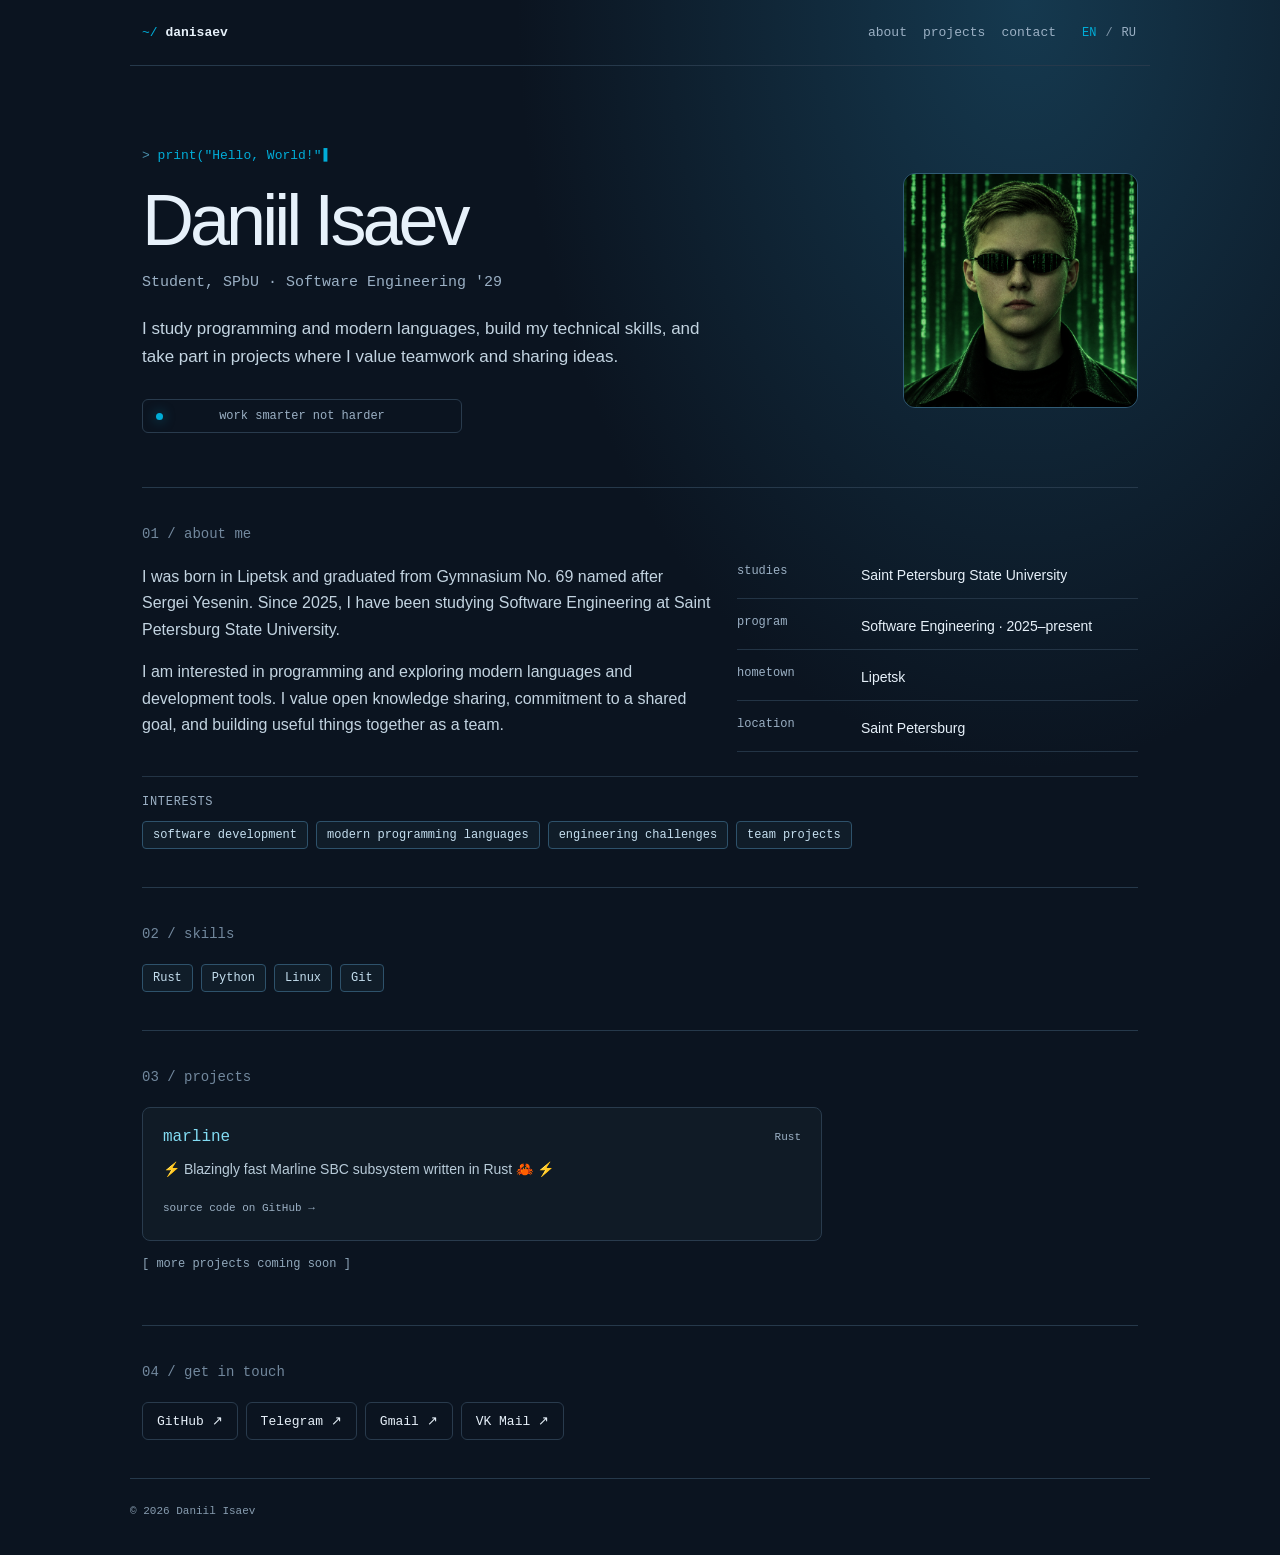
==== commit 6b115621: "fix(layout): prevent horizontal overflow and layout shifts on mobile" ====
--- a/index.html
+++ b/index.html
@@ -27,8 +27,8 @@
     </div>
   </header>
   <main id="top" class="container site-container">
-    <section class="hero row align-items-center justify-content-between g-5">
-      <div class="hero-copy col-md-8 order-2 order-md-1">
+    <section class="hero row align-items-center justify-content-between gx-0 gy-4 gy-md-5">
+      <div class="hero-copy col-md-8 order-2 order-md-1 pe-md-4">
         <p class="eyebrow" aria-live="off" aria-label="Hello World code examples">print("Hello, World!")</p>
         <h1 data-i18n="name">Daniil Isaev</h1>
         <p class="role" data-i18n="role">Student, SPbU · Software Engineering '29</p>
--- a/styles.css
+++ b/styles.css
@@ -101,7 +101,8 @@
 .eyebrow {
   margin: 0 0 18px;
   color: var(--blue);
-  font: 13px var(--mono);
+  font: 13px/1.2 var(--mono);
+  overflow-wrap: anywhere;
 }
 
 .eyebrow::before {
@@ -247,11 +248,12 @@
 
 .fact {
   display: grid;
-  grid-template-columns: 112px 1fr;
+  grid-template-columns: 112px minmax(0, 1fr);
   gap: 12px;
   padding-bottom: 11px;
   border-bottom: 1px solid #233445;
   font-size: 14px;
+  overflow-wrap: anywhere;
 }
 
 .fact .label {
@@ -354,9 +356,11 @@
   .nav {
     font-size: 11px;
   }
-
-  .fact {
-    grid-template-columns: 94px 1fr;
+}
+
+@media (max-width: 420px) and (prefers-reduced-motion: no-preference) {
+  .eyebrow {
+    min-height: 2.4em;
   }
 }
 
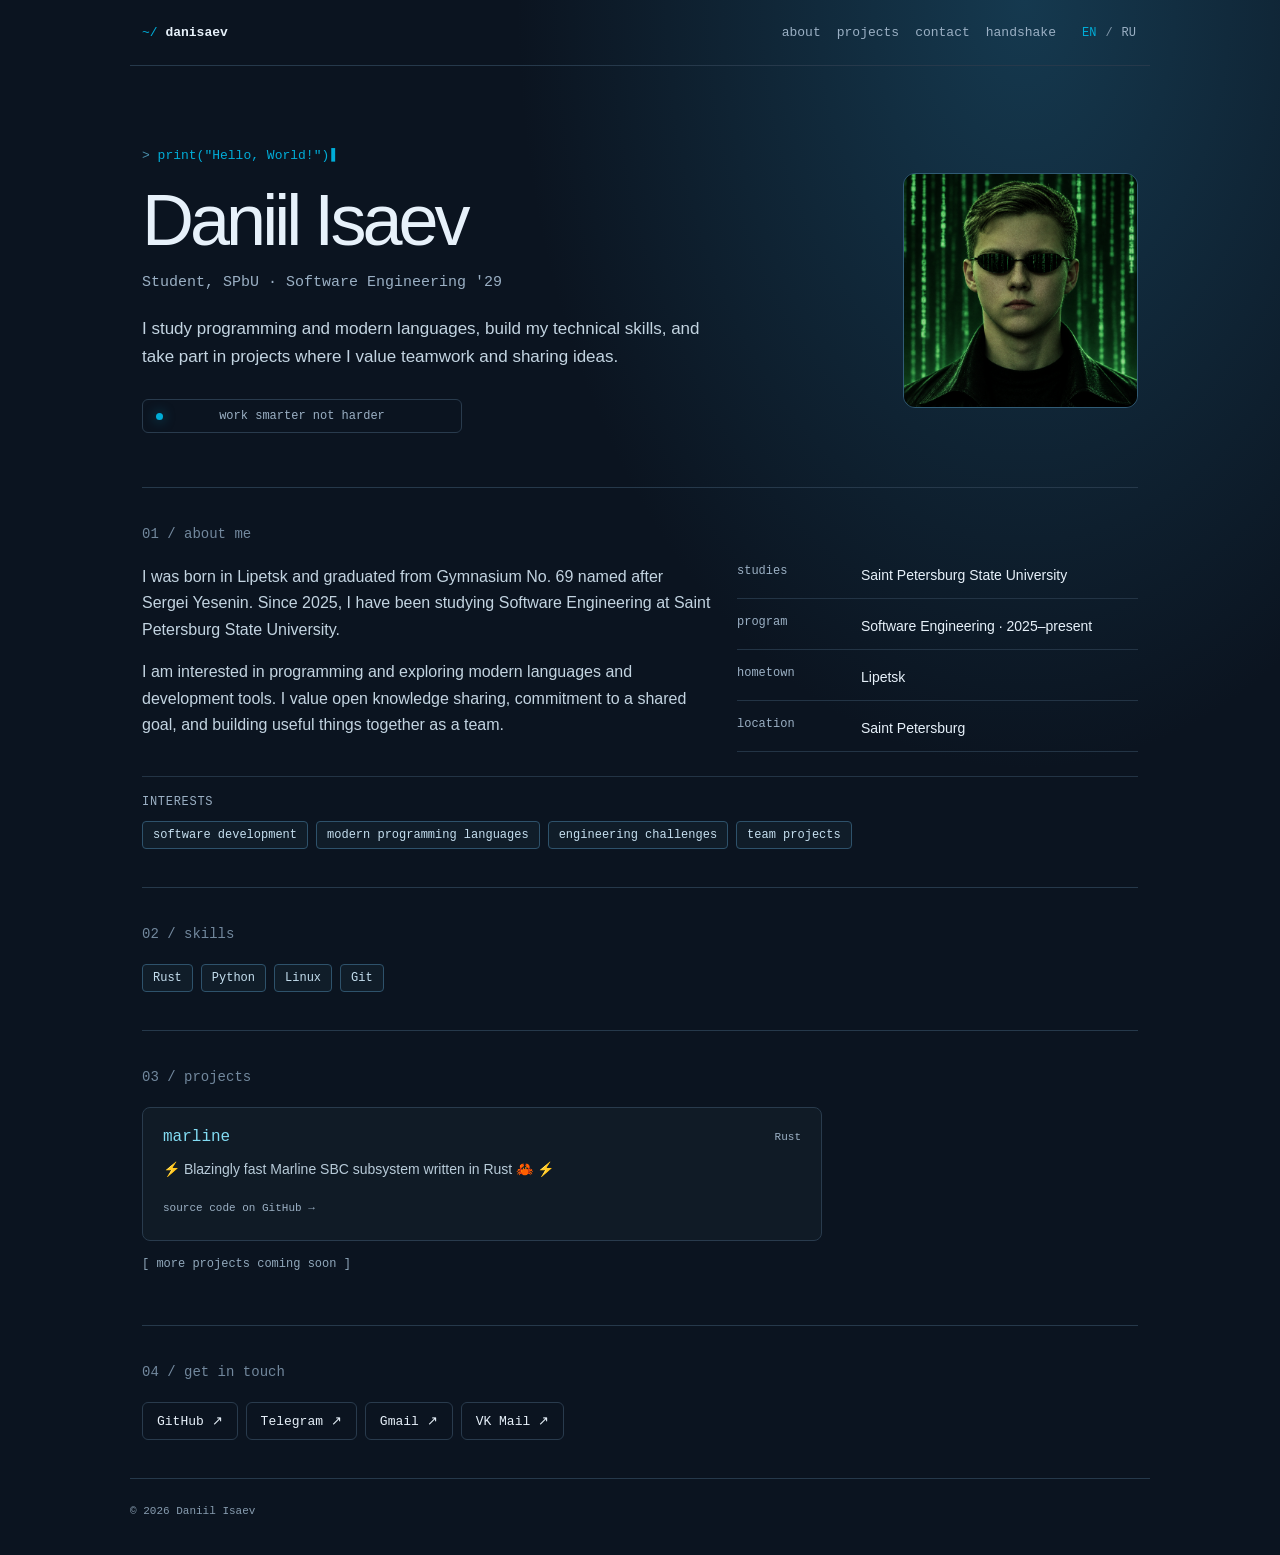
==== commit 7219345d: "feat(handshake): add synchronized high fives to the portfolio Add Yandex ID sign-in and a request qu" ====
--- a/index.html
+++ b/index.html
@@ -18,6 +18,7 @@
         <a href="#about" data-i18n="navAbout">about</a>
         <a href="#projects" data-i18n="navProjects">projects</a>
         <a href="#contacts" data-i18n="navContacts">contact</a>
+          <a href="/handshake" data-i18n="navHandshake">handshake</a>
       </nav>
       <div class="language-toggle" role="group" aria-label="Language">
         <button type="button" data-set-lang="en" aria-pressed="true" class="active">EN</button>
